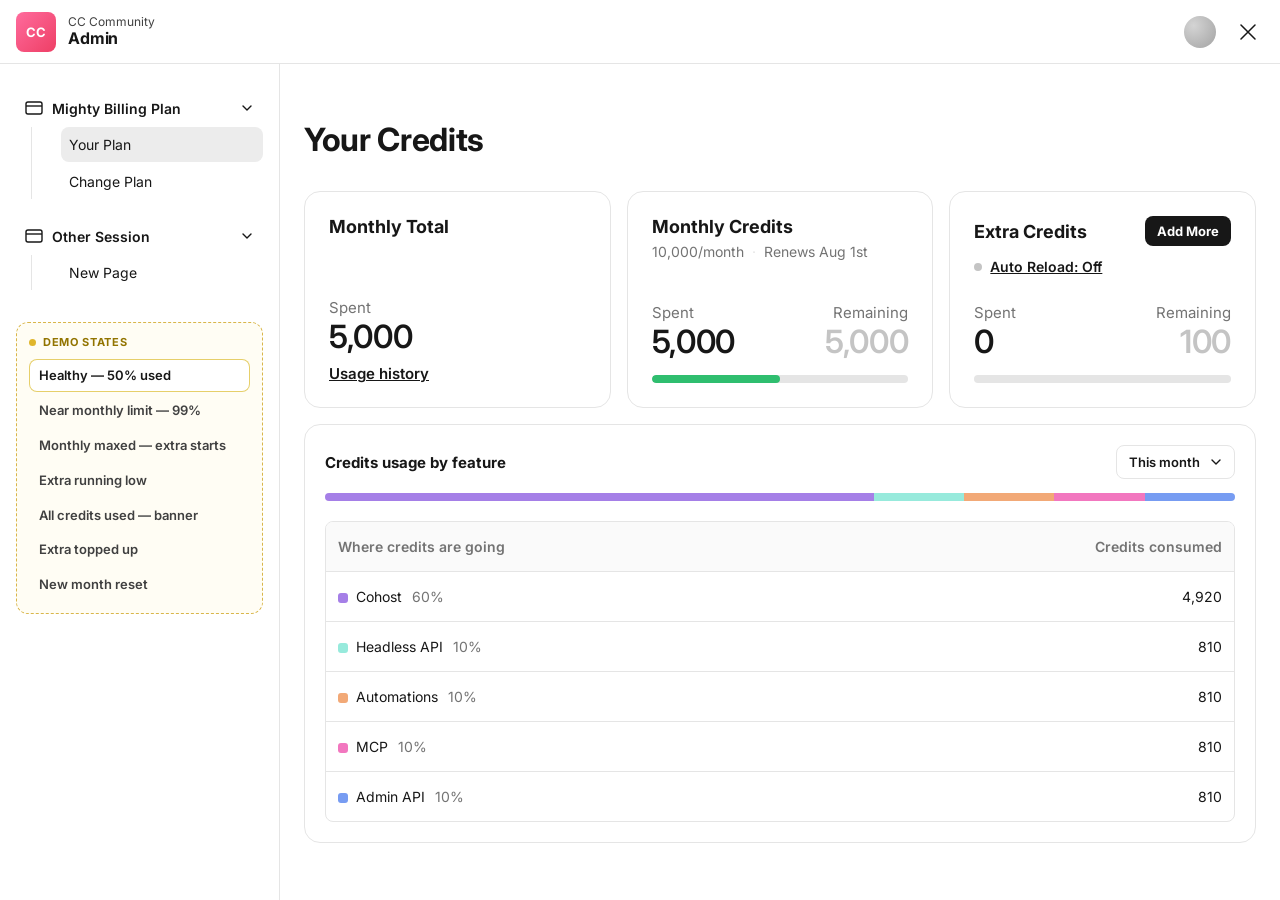
==== v5.html @ 36878bba "Add V5 dashboard with stakeholder state switcher - New 3-card layout: Monthly Total, Monthly Credits" ====
<!DOCTYPE html>
<html lang="en">
<head>
<meta charset="UTF-8">
<meta name="viewport" content="width=device-width, initial-scale=1.0">
<title>Mighty Billing — Credits (V5)</title>
<link rel="preconnect" href="https://fonts.googleapis.com">
<link href="https://fonts.googleapis.com/css2?family=Inter:wght@400;500;600;700&display=swap" rel="stylesheet">
<style>
:root {
  --color-text-primary: #171717;
  --color-text-secondary: #404040;
  --color-text-tertiary: #737373;
  --color-border: #e5e5e5;
  --color-surface: #ffffff;
  --color-surface-secondary: #fafafa;
  --color-fill-secondary: #e5e5e5;
  --color-fill-selected: #ececec;
  --color-border-active: #750252;
  --button-theme: #750252;

  /* Feature breakdown colors */
  --seg-cohost: #a57fe7;
  --seg-headless: #97eadc;
  --seg-automations: #f2a977;
  --seg-mcp: #f277bf;
  --seg-adminapi: #779cf2;

  /* Credit bar (3-color) */
  --credit-empty: #e5e5e5;   /* 0 credits loaded */
  --credit-loaded: #750252;  /* credits loaded (remaining) */
  --credit-spent: #cf5ea6;   /* credits spent */

  --prog-green: #2fbe6f;
  --prog-orange: #f5a623;
  --prog-red: #ef5350;

  --radius-medium: 8px;
  --radius-large: 12px;
}

* { box-sizing: border-box; }

html, body {
  margin: 0;
  height: 100%;
  font-family: 'Inter', -apple-system, BlinkMacSystemFont, 'Segoe UI', sans-serif;
  color: var(--color-text-primary);
  background: var(--color-surface);
}

button, input, select { font-family: inherit; }
a { color: inherit; }

.app { display: flex; flex-direction: column; height: 100vh; }

/* Topbar */
.topbar {
  height: 64px; flex-shrink: 0; display: flex; align-items: center; justify-content: space-between;
  padding: 0 16px; border-bottom: 1px solid var(--color-border);
}
.topbar-left { display: flex; align-items: center; gap: 12px; }
.brand-avatar {
  width: 40px; height: 40px; border-radius: var(--radius-medium);
  background: linear-gradient(135deg, #ff6b9d, #ee3f65);
  color: #fff; display: flex; align-items: center; justify-content: center;
  font-weight: 700; font-size: 13px; letter-spacing: -0.02em;
}
.brand-titles { display: flex; flex-direction: column; line-height: 1.2; }
.brand-sub { font-size: 12px; color: var(--color-text-secondary); }
.brand-main { font-size: 16px; font-weight: 700; letter-spacing: -0.01em; }
.topbar-right { display: flex; align-items: center; gap: 16px; }
.cohost-icon { width: 32px; height: 32px; border-radius: 999px; background: radial-gradient(circle at 30% 30%, #d4d4d4, #a3a3a3); }
.icon-btn {
  width: 32px; height: 32px; border-radius: var(--radius-medium);
  border: none; background: transparent; display: flex; align-items: center; justify-content: center;
  color: var(--color-text-primary); cursor: pointer;
}
.icon-btn:hover { background: var(--color-fill-secondary); }

/* Layout */
.layout { flex: 1; display: flex; min-height: 0; }

/* Sidebar */
.sidebar { width: 280px; flex-shrink: 0; border-right: 1px solid var(--color-border); padding: 9px 16px 64px 16px; overflow-y: auto; }
.nav-group { padding-top: 16px; }
.nav-group-header {
  width: 100%; display: flex; align-items: center; justify-content: space-between;
  gap: 8px; padding: 9px 8px; border-radius: var(--radius-medium);
  background: transparent; border: none; cursor: pointer; font-size: 14px; font-weight: 600; color: var(--color-text-primary);
}
.nav-group-header:hover { background: var(--color-surface-secondary); }
.nav-group-title { display: flex; align-items: center; gap: 8px; }
.chevron { transition: transform .15s ease; flex-shrink: 0; }
.nav-group.collapsed .chevron { transform: rotate(-90deg); }
.nav-group.collapsed .nav-list { display: none; }
.nav-list { list-style: none; margin: 0 0 0 15px; padding: 0 0 0 29px; border-left: 1px solid var(--color-border); }
.nav-link { display: block; padding: 9px 8px; margin: 0 0 2px 0; border-radius: var(--radius-medium); font-size: 14px; text-decoration: none; color: var(--color-text-primary); }
.nav-link:hover { background: var(--color-surface-secondary); }
.nav-link.active { background: var(--color-fill-selected); }

/* Content */
.content { flex: 1; min-width: 0; overflow-y: auto; }
.view { display: none; }
.view.active { display: block; }
#view-processing.active { display: flex; flex-direction: column; min-height: 100%; }

.content-header { display: flex; justify-content: center; padding: 56px 24px 32px; }
.content-header h1 { max-width: 748px; width: 100%; margin: 0; font-size: 32px; font-weight: 700; letter-spacing: -0.01em; }

#view-purchase .content-header,
#view-processing .content-header { justify-content: flex-start; padding-left: 48px; }
#view-purchase .content-header h1,
#view-processing .content-header h1 { max-width: none; width: auto; }
.purchase-header { flex-direction: column; align-items: flex-start; gap: 16px; padding-top: 24px !important; background: var(--color-surface-secondary); border-bottom: 1px solid var(--color-border); }
#view-processing .content-header { background: var(--color-surface-secondary); border-bottom: 1px solid var(--color-border); }
.back-btn { width: 32px; height: 32px; border-radius: var(--radius-medium); border: none; background: transparent; display: flex; align-items: center; justify-content: center; color: var(--color-text-primary); cursor: pointer; margin-left: -6px; }
.back-btn:hover { background: var(--color-fill-secondary); }

.content-body { display: flex; justify-content: center; padding: 0 24px 80px; }
.content-body--credits { flex-direction: column; align-items: center; gap: 16px; }

.actions-row { display: flex; gap: 8px; width: 100%; max-width: 748px; margin-bottom: 16px; }
.btn { display: inline-flex; align-items: center; gap: 4px; padding: 8px 12px; border-radius: var(--radius-medium); border: none; font-size: 12px; font-weight: 600; cursor: pointer; }
.btn-secondary { background: var(--color-fill-secondary); color: var(--color-text-primary); }
.btn-secondary:hover { filter: brightness(0.96); }
.btn-cta { background: var(--button-theme); color: #fff; margin-left: auto; }
.btn-cta:hover { filter: brightness(1.1); }

.card { width: 100%; max-width: 748px; border: 1px solid var(--color-border); border-radius: 16px; padding: 20px; }

/* Credit meter (title + repositioned stat labels + thin 3-color bar) */
.meter { margin-bottom: 20px; }
.meter:last-child { margin-bottom: 0; }
.meter-title-row { display: flex; align-items: center; gap: 6px; margin-bottom: 10px; }
.meter-title { font-size: 15px; font-weight: 700; }
.meter-note { font-size: 14px; color: var(--color-text-tertiary); }
.info-dot {
  width: 15px; height: 15px; border-radius: 50%; border: 1px solid var(--color-text-tertiary); color: var(--color-text-tertiary);
  font-size: 10px; font-style: italic; display: inline-flex; align-items: center; justify-content: center; cursor: default; flex-shrink: 0;
}
.meter-stats { display: flex; align-items: baseline; justify-content: space-between; margin-bottom: 8px; }
.meter-stats span { font-size: 15px; color: var(--color-text-primary); }
.meter-stats .stat-strong { font-weight: 600; }

.tri-bar { height: 8px; border-radius: 999px; background: var(--credit-empty); overflow: hidden; }
.tri-fill { display: flex; height: 100%; width: 0; transition: width 1.1s cubic-bezier(.22,.61,.36,1); position: relative; overflow: hidden; }
.tri-spent { height: 100%; background: var(--credit-spent); flex: 0 0 auto; width: 0; }
.tri-remaining { height: 100%; background: var(--credit-loaded); flex: 1; }
.tri-fill.shine::after {
  content: ""; position: absolute; inset: 0;
  background: linear-gradient(90deg, transparent 0%, rgba(255,255,255,0.65) 50%, transparent 100%);
  transform: translateX(-100%); animation: fill-shine 0.9s ease; pointer-events: none;
}
@keyframes fill-shine { to { transform: translateX(100%); } }

.credit-bump { display: inline-block; transform-origin: right center; animation: credit-bump 1s ease; }
@keyframes credit-bump {
  0% { transform: scale(1); }
  25% { transform: scale(1.22); color: #067647; }
  60% { color: #067647; }
  100% { transform: scale(1); }
}

/* Usage-by-feature card */
.usage-head { display: flex; align-items: center; justify-content: space-between; margin-bottom: 14px; }
.usage-title { font-size: 15px; font-weight: 700; }
.dropdown { position: relative; }
.dropdown-btn {
  display: flex; align-items: center; gap: 8px; border: 1px solid var(--color-border); border-radius: 8px; background: transparent;
  padding: 8px 10px 8px 12px; font-size: 13px; font-weight: 600; cursor: pointer; color: var(--color-text-primary);
}
.dropdown-btn:hover { background: var(--color-surface-secondary); }
.dropdown-chevron { transition: transform .15s ease; }
.dropdown.open .dropdown-chevron { transform: rotate(180deg); }
.dropdown-menu {
  position: absolute; top: calc(100% + 4px); right: 0; z-index: 20;
  min-width: 160px; margin: 0; padding: 4px; list-style: none;
  background: var(--color-surface); border: 1px solid var(--color-border); border-radius: 10px;
  box-shadow: 0 8px 24px rgba(0,0,0,0.12);
  opacity: 0; transform: translateY(-4px); pointer-events: none; transition: opacity .12s ease, transform .12s ease;
}
.dropdown.open .dropdown-menu { opacity: 1; transform: translateY(0); pointer-events: auto; }
.dropdown-item {
  display: flex; align-items: center; justify-content: space-between; gap: 8px;
  padding: 9px 10px; border-radius: 6px; font-size: 13px; font-weight: 600; cursor: pointer; color: var(--color-text-primary);
}
.dropdown-item:hover { background: var(--color-surface-secondary); }
.dropdown-item.selected::after { content: "✓"; color: var(--button-theme); font-size: 12px; }

/* Separate thin usage bar */
.usage-bar { display: flex; height: 8px; margin-bottom: 20px; }
.seg { position: relative; height: 100%; cursor: default; transition: flex-grow .45s ease; }
.seg:first-child { border-top-left-radius: 999px; border-bottom-left-radius: 999px; }
.seg:last-child { border-top-right-radius: 999px; border-bottom-right-radius: 999px; }
/* Invisible taller hover zone so the 4px bar is easy to hover */
.seg::after { content: ""; position: absolute; left: 0; right: 0; top: -12px; bottom: -12px; }
.seg:hover { filter: brightness(0.94); }

.bar-tooltip {
  position: fixed; z-index: 100; background: #171717; color: #fff; font-size: 12px; font-weight: 600;
  padding: 6px 10px; border-radius: 6px; white-space: nowrap; pointer-events: none;
  transform: translate(-50%, -100%); opacity: 0; transition: opacity .1s ease;
}
.bar-tooltip.visible { opacity: 1; }
.bar-tooltip::after { content: ""; position: absolute; top: 100%; left: 50%; transform: translateX(-50%); border: 5px solid transparent; border-top-color: #171717; }

.table-wrap { width: 100%; border: 1px solid var(--color-border); border-radius: 8px; overflow: hidden; }
.usage-table { width: 100%; border-collapse: separate; border-spacing: 0; table-layout: fixed; }
.usage-table th, .usage-table td { width: 50%; }
.usage-table thead th { background: var(--color-surface-secondary); text-align: left; font-size: 14px; font-weight: 600; color: var(--color-text-tertiary); padding: 16px 12px; }
.usage-table thead th.num { text-align: right; }
.usage-table tbody td { padding: 16px 12px; border-top: 1.5px solid var(--color-border); font-size: 14px; }
.usage-table tbody td.num { text-align: right; }
.usage-table .dot { display: inline-block; width: 10px; height: 10px; border-radius: 3px; margin-right: 8px; vertical-align: middle; }
.usage-table .pct { color: var(--color-text-tertiary); margin-left: 6px; }

/* Purchase view */
.purchase-layout { display: flex; align-items: flex-start; }
.purchase-col--left { flex: 1; min-width: 0; background: var(--color-surface-secondary); padding: 48px; display: flex; flex-direction: column; gap: 64px; }
.purchase-col--right { flex: 1; min-width: 0; background: var(--color-surface-secondary); border-left: 1px solid var(--color-border); padding: 48px; align-self: stretch; }
.option-group h2 { font-size: 20px; font-weight: 700; letter-spacing: -0.01em; margin: 0 0 16px; }
.option-group h2.h2-large { font-size: 22px; }
.option-card { display: flex; align-items: center; gap: 24px; width: 100%; background: var(--color-surface); border: 1px solid var(--color-border); border-radius: 12px; padding: 24px 16px; margin-bottom: 8px; cursor: pointer; position: relative; }
.option-card.selected { border: 2px solid var(--color-border-active); padding: 23px 15px; }
.radio { width: 24px; height: 24px; border-radius: 50%; border: 1.5px solid var(--color-border); flex-shrink: 0; }
.option-card.selected .radio { border: 6px solid var(--color-border-active); }
.option-name { font-size: 16px; font-weight: 600; flex: 1; }
.save-chip { background: var(--button-theme); color: #fff; font-size: 12px; padding: 4px 8px; border-radius: 4px; margin-right: 8px; white-space: nowrap; }
.option-price { display: flex; align-items: center; gap: 8px; font-size: 16px; font-weight: 600; white-space: nowrap; }
.price-strike { text-decoration: line-through; color: rgba(46,46,46,0.4); font-weight: 600; }
.payment-card { background: var(--color-surface); border: 2px solid var(--color-border); border-radius: 12px; padding: 16px; display: flex; flex-direction: column; gap: 24px; }
.payment-card h3 { font-size: 20px; font-weight: 700; letter-spacing: -0.01em; margin: 0; }
.pay-tabs { display: flex; gap: 16px; }
.pay-tab { flex: 1; height: 100px; border-radius: 8px; border: 1px solid var(--color-border); background: var(--color-surface); font-size: 16px; cursor: pointer; color: var(--color-text-primary); }
.pay-tab.selected { border: 1px solid var(--color-border-active); box-shadow: 0 2px 4px rgba(0,0,0,0.1); }
.field { display: flex; flex-direction: column; gap: 8px; flex: 1; }
.field-row { display: flex; gap: 16px; }
.field label { font-size: 16px; font-weight: 600; }
.field input, .field select { height: 48px; border: 1.5px solid var(--color-border); border-radius: 8px; padding: 0 16px; font-size: 16px; color: var(--color-text-primary); background: var(--color-surface); }
.field input:focus, .field select:focus { outline: none; border-color: var(--color-border-active); }
.checkbox-row { display: flex; align-items: center; gap: 24px; font-size: 14px; }
.checkbox-row input { width: 24px; height: 24px; accent-color: var(--button-theme); }
.fineprint { font-size: 14px; color: var(--color-text-tertiary); margin: 0; }
.summary-card { max-width: 460px; display: flex; flex-direction: column; gap: 8px; }
.summary-card hr { border: none; border-top: 1px solid var(--color-border); margin: 8px 0; }
.summary-line { display: flex; justify-content: space-between; align-items: baseline; font-size: 14px; font-weight: 600; }
.summary-line--main { font-size: 20px; font-weight: 700; letter-spacing: -0.01em; }
.summary-line--total { font-size: 20px; font-weight: 700; letter-spacing: -0.01em; margin-top: 8px; }
.btn-pay { width: 100%; height: 48px; border-radius: 12px; background: var(--button-theme); color: #fff; font-size: 16px; font-weight: 600; border: none; cursor: pointer; margin: 16px 0 24px; justify-content: center; }
.btn-pay:hover { filter: brightness(1.1); }
.legal { font-size: 14px; color: var(--color-text-primary); line-height: 18px; margin: 0 0 16px; }
.legal a { text-decoration: underline; }

/* Processing */
.processing-body { flex: 1; display: flex; flex-direction: column; align-items: center; justify-content: center; gap: 24px; padding: 140px 24px; background: var(--color-surface-secondary); min-height: 500px; }
.spinner { width: 32px; height: 32px; border-radius: 50%; border: 3px solid var(--color-border); border-top-color: var(--color-text-tertiary); animation: spin 0.8s linear infinite; }
@keyframes spin { to { transform: rotate(360deg); } }
.processing-text { font-size: 18px; font-weight: 700; margin: 0; }

/* Add credits modal */
.modal-overlay {
  position: fixed; inset: 0; z-index: 1000;
  display: flex; align-items: center; justify-content: center; padding: 24px;
  background: rgba(23,23,23,0.45);
  opacity: 0; visibility: hidden; transition: opacity .18s ease, visibility .18s ease;
}
.modal-overlay.open { opacity: 1; visibility: visible; }
.modal {
  position: relative; width: 100%; max-width: 560px;
  background: var(--color-surface); border-radius: 24px; padding: 32px;
  box-shadow: 0 24px 60px rgba(0,0,0,0.24);
  transform: translateY(10px) scale(.98); transition: transform .18s ease;
}
.modal-overlay.open .modal { transform: none; }
.modal-close {
  position: absolute; top: 26px; right: 26px; width: 32px; height: 32px;
  border: none; background: transparent; border-radius: var(--radius-medium);
  display: flex; align-items: center; justify-content: center; color: var(--color-text-primary); cursor: pointer;
}
.modal-close:hover { background: var(--color-fill-secondary); }
.modal-title { font-size: 28px; font-weight: 700; letter-spacing: -0.01em; margin: 0 0 12px; }
.modal-sub { font-size: 16px; line-height: 1.4; color: var(--color-text-secondary); margin: 0 0 24px; }

.amount-grid { display: grid; grid-template-columns: repeat(4, 1fr); gap: 12px; margin-bottom: 16px; }
.amount-pill {
  height: 76px; border: 1px solid var(--color-border); border-radius: 12px; background: var(--color-surface);
  font-size: 20px; font-weight: 700; color: var(--color-text-primary); cursor: pointer;
  display: flex; align-items: center; justify-content: center; transition: border-color .12s ease, background .12s ease;
}
.amount-pill:hover { border-color: #c9c9c9; }
.amount-other { color: var(--color-text-tertiary); }
.amount-pill.selected { border: 2px solid var(--color-border-active); background: rgba(117,2,82,0.06); color: var(--color-border-active); }

.other-wrap { margin-bottom: 16px; }
.other-wrap input {
  width: 100%; height: 56px; border: 1.5px solid var(--color-border); border-radius: 12px;
  padding: 0 16px; font-size: 18px; font-weight: 600; color: var(--color-text-primary); background: var(--color-surface);
}
.other-wrap input:focus { outline: none; border-color: var(--color-border-active); }

.modal-summary { background: var(--color-surface-secondary); border-radius: 12px; padding: 20px 24px; margin-bottom: 16px; }
.msum-row { display: flex; align-items: baseline; justify-content: space-between; font-size: 17px; color: var(--color-text-secondary); }
.msum-row + .msum-row { margin-top: 12px; }
.modal-summary hr { border: none; border-top: 1px solid var(--color-border); margin: 16px 0; }
.msum-total { color: var(--color-text-primary); }
.msum-total span:first-child { font-size: 20px; font-weight: 600; }
.msum-total span:last-child { font-size: 28px; font-weight: 700; letter-spacing: -0.01em; }

.payment-method {
  display: flex; align-items: center; justify-content: space-between;
  background: var(--color-surface-secondary); border-radius: 12px; padding: 16px 20px; margin-bottom: 24px;
}
.pm-label { font-size: 16px; font-weight: 700; }
.pm-right { display: flex; align-items: center; gap: 12px; }
.stripe-badge {
  display: inline-flex; align-items: center; gap: 8px;
  background: #e3f8ee; color: #0a7d4d; font-size: 15px; font-weight: 700;
  padding: 6px 12px; border-radius: 8px;
}
.stripe-icon {
  width: 20px; height: 20px; border-radius: 5px; background: #00c46a; color: #fff;
  display: inline-flex; align-items: center; justify-content: center; font-size: 13px; font-weight: 700;
}
.pm-edit { border: none; background: transparent; color: var(--color-text-secondary); cursor: pointer; display: flex; padding: 4px; border-radius: 6px; }
.pm-edit:hover { background: var(--color-fill-secondary); }

.modal-buy {
  width: 100%; height: 56px; border: none; border-radius: 12px;
  background: var(--button-theme); color: #fff; font-size: 18px; font-weight: 700; cursor: pointer;
}
.modal-buy:hover { filter: brightness(1.1); }
.modal-buy:disabled { opacity: 0.5; cursor: not-allowed; filter: none; }

.btn-toggle { gap: 8px; }
.ar-dot { width: 8px; height: 8px; border-radius: 50%; background: #c4c4c4; flex-shrink: 0; }
.ar-dot.on { background: #9dc63f; }

.ar-field { margin-bottom: 20px; }
.ar-field label { display: block; font-size: 16px; font-weight: 700; margin-bottom: 8px; }
.ar-field input {
  width: 100%; height: 56px; border: 1.5px solid var(--color-border); border-radius: 12px;
  padding: 0 16px; font-size: 18px; color: var(--color-text-primary); background: var(--color-surface);
}
.ar-field input:focus { outline: none; border-color: var(--color-border-active); }
.ar-card-line {
  display: flex; align-items: center; justify-content: space-between; gap: 12px;
  background: var(--color-surface-secondary); border: 1px solid var(--color-border); border-radius: 12px;
  padding: 18px 20px; margin-bottom: 24px; font-size: 16px; font-weight: 700;
}
.ar-card-digits { letter-spacing: 2px; }
.ar-primary { margin-bottom: 12px; }
.ar-cancel {
  width: 100%; height: 56px; border: none; border-radius: 12px;
  background: var(--color-fill-secondary); color: var(--color-text-primary); font-size: 16px; font-weight: 700; cursor: pointer;
}
.ar-cancel:hover { filter: brightness(0.96); }

/* Credit usage history modal */
.modal--history { padding: 0; display: flex; flex-direction: column; max-height: 86vh; }
.modal--history .modal-close { top: 28px; right: 28px; }
.hist-head { padding: 32px 32px 0; }
.hist-head .modal-title { margin-bottom: 16px; }
.hist-head .modal-sub { margin-bottom: 20px; }
.hist-filters { display: flex; gap: 12px; padding-bottom: 24px; }
.hist-filters .dropdown-btn { font-size: 15px; padding: 10px 14px; }

.hist-list { flex: 1; overflow-y: auto; padding: 0 32px; }
.hist-group { font-size: 15px; font-weight: 600; color: var(--color-text-tertiary); margin: 20px 0 4px; }
.hist-group:first-child { margin-top: 0; }
.hist-item { display: flex; align-items: center; gap: 16px; padding: 14px 0; }
.hist-icon {
  width: 40px; height: 40px; border-radius: 50%; flex-shrink: 0;
  display: flex; align-items: center; justify-content: center;
  background: #f0f0f0; color: var(--color-text-secondary);
}
.hist-icon--orb { background: radial-gradient(circle at 34% 28%, #9ff4de 0%, #1fc4a2 45%, #0f9c81 100%); }
.hist-icon--pay { background: #e3f8ee; color: #0a7d4d; }
.hist-body { flex: 1; min-width: 0; }
.hist-title { font-size: 17px; font-weight: 700; line-height: 1.3; }
.hist-time { font-size: 15px; color: var(--color-text-tertiary); margin-top: 2px; }
.hist-amount { font-size: 18px; font-weight: 700; white-space: nowrap; }
.hist-amount.neg { color: #c0322b; }
.hist-amount.pos { color: #067647; }

.hist-footer {
  display: flex; align-items: center; justify-content: space-between;
  padding: 20px 32px; border-top: 1px solid var(--color-border);
}
.hist-count { font-size: 15px; color: var(--color-text-tertiary); }
.hist-export { border: none; background: transparent; font-size: 16px; font-weight: 700; color: var(--color-text-primary); cursor: pointer; padding: 4px; }
.hist-export:hover { text-decoration: underline; }

/* V5 stat cards */
#view-credits .content-header h1 { max-width: 1040px; }
.content-body--credits .card { max-width: 1040px; }
.stat-cards { width: 100%; max-width: 1040px; display: flex; gap: 16px; }
.stat-card { flex: 1; min-width: 0; display: flex; flex-direction: column; border: 1px solid var(--color-border); border-radius: 16px; padding: 24px; }
.stat-grow { flex: 1; min-height: 28px; }
.stat-card-title { font-size: 18px; font-weight: 700; }
.stat-card-head { display: flex; align-items: center; justify-content: space-between; gap: 12px; }
.stat-sub { margin-top: 6px; font-size: 14px; color: var(--color-text-tertiary); display: flex; align-items: center; gap: 8px; flex-wrap: wrap; }
.stat-sub-sep { color: var(--color-border); }
.stat-label { font-size: 15px; color: var(--color-text-tertiary); }
.stat-number { font-size: 32px; font-weight: 600; letter-spacing: -0.01em; line-height: 1.1; margin-top: 2px; }
.stat-number.muted { color: #c4c4c4; }
.stat-link { display: inline-block; margin-top: 10px; font-size: 15px; font-weight: 600; text-decoration: underline; color: var(--color-text-primary); cursor: pointer; }
.stat-rows { display: flex; justify-content: space-between; align-items: flex-end; gap: 12px; }
.ta-right { text-align: right; }
.prog-bar { position: relative; height: 8px; border-radius: 999px; background: var(--credit-empty); overflow: hidden; margin-top: 16px; }
.prog-fill { height: 100%; width: 0; border-radius: 999px; background: var(--prog-green); transition: width .9s cubic-bezier(.22,.61,.36,1), background-color .3s ease; }
.prog-fill.shine::after { content: ""; position: absolute; inset: 0; background: linear-gradient(90deg, transparent 0%, rgba(255,255,255,0.65) 50%, transparent 100%); transform: translateX(-100%); animation: fill-shine 0.9s ease; pointer-events: none; }

.add-more-btn { border: none; background: #171717; color: #fff; font-size: 13px; font-weight: 700; padding: 7px 12px; border-radius: 8px; cursor: pointer; white-space: nowrap; }
.add-more-btn:hover { filter: brightness(1.4); }
.auto-reload-inline { margin-top: 12px; display: inline-flex; align-items: center; gap: 8px; border: none; background: transparent; padding: 0; cursor: pointer; font-size: 14px; font-weight: 600; color: var(--color-text-primary); text-decoration: underline; align-self: flex-start; }

.alert-banner { width: 100%; max-width: 1040px; display: flex; align-items: center; justify-content: space-between; gap: 16px; border: 1px solid var(--color-border); border-radius: 16px; padding: 18px 24px; }
.alert-banner[hidden] { display: none; }
.alert-title { font-size: 16px; font-weight: 700; }
.alert-text { font-size: 14px; color: var(--color-text-tertiary); margin-top: 2px; }
.alert-btn { border: none; background: #171717; color: #fff; font-size: 14px; font-weight: 700; padding: 12px 18px; border-radius: 8px; cursor: pointer; white-space: nowrap; }
.alert-btn:hover { filter: brightness(1.4); }

/* usage bar empty (new month) */
.usage-bar.zero .seg { background: var(--credit-empty) !important; }

/* Demo-only state switcher in the sidebar */
.demo-panel { margin-top: 32px; border: 1px dashed #d9b64a; background: #fffdf4; border-radius: 12px; padding: 12px; }
.demo-panel-head { display: flex; align-items: center; gap: 7px; font-size: 11px; font-weight: 700; letter-spacing: 0.06em; text-transform: uppercase; color: #927400; margin-bottom: 10px; }
.demo-panel-head .demo-dot { width: 7px; height: 7px; border-radius: 50%; background: #e0b62c; }
.demo-items { display: flex; flex-direction: column; gap: 2px; }
.demo-item { text-align: left; border: none; background: transparent; cursor: pointer; font-size: 13px; font-weight: 600; color: var(--color-text-secondary); padding: 8px 10px; border-radius: 8px; line-height: 1.3; }
.demo-item:hover { background: rgba(146, 116, 0, 0.08); }
.demo-item.active { background: #fff; color: var(--color-text-primary); box-shadow: inset 0 0 0 1px #e6cf6a; }

@media (max-width: 860px) { .stat-cards { flex-direction: column; } }

.modal-processing { display: none; flex-direction: column; align-items: center; justify-content: center; gap: 24px; padding: 72px 24px; min-height: 380px; }
.modal.processing .modal-body { display: none; }
.modal.processing .modal-close { display: none; }
.modal.processing .modal-processing { display: flex; }

@media (max-width: 600px) {
  .amount-grid { grid-template-columns: repeat(2, 1fr); }
}

@media (max-width: 900px) {
  .sidebar { display: none; }
  .purchase-layout { flex-direction: column; }
  .purchase-col--right { border-left: none; border-top: 1px solid var(--color-border); }
}
</style>
</head>
<body>
  <div class="app">

    <header class="topbar">
      <div class="topbar-left">
        <div class="brand-avatar">CC</div>
        <div class="brand-titles">
          <span class="brand-sub">CC Community</span>
          <span class="brand-main">Admin</span>
        </div>
      </div>
      <div class="topbar-right">
        <div class="cohost-icon" aria-hidden="true"></div>
        <button class="icon-btn" id="closeBtn" title="Back to Your Credits" aria-label="Close">
          <svg width="16" height="16" viewBox="0 0 16 16" fill="none"><path d="M1 1L15 15M15 1L1 15" stroke="currentColor" stroke-width="1.5" stroke-linecap="round"/></svg>
        </button>
      </div>
    </header>

    <div class="layout">
      <aside class="sidebar">
        <nav class="nav-group">
          <button class="nav-group-header">
            <span class="nav-group-title">
              <svg width="20" height="20" viewBox="0 0 20 20" fill="none"><rect x="2" y="4" width="16" height="12" rx="2" stroke="currentColor" stroke-width="1.4"/><path d="M2 8H18" stroke="currentColor" stroke-width="1.4"/></svg>
              Mighty Billing Plan
            </span>
            <svg class="chevron" width="16" height="16" viewBox="0 0 16 16" fill="none"><path d="M4 6L8 10L12 6" stroke="currentColor" stroke-width="1.4" stroke-linecap="round" stroke-linejoin="round"/></svg>
          </button>
          <ul class="nav-list">
            <li><a href="#" class="nav-link active">Your Plan</a></li>
            <li><a href="#" class="nav-link">Change Plan</a></li>
          </ul>
        </nav>
        <nav class="nav-group">
          <button class="nav-group-header">
            <span class="nav-group-title">
              <svg width="20" height="20" viewBox="0 0 20 20" fill="none"><rect x="2" y="4" width="16" height="12" rx="2" stroke="currentColor" stroke-width="1.4"/><path d="M2 8H18" stroke="currentColor" stroke-width="1.4"/></svg>
              Other Session
            </span>
            <svg class="chevron" width="16" height="16" viewBox="0 0 16 16" fill="none"><path d="M4 6L8 10L12 6" stroke="currentColor" stroke-width="1.4" stroke-linecap="round" stroke-linejoin="round"/></svg>
          </button>
          <ul class="nav-list">
            <li><a href="#" class="nav-link">New Page</a></li>
          </ul>
        </nav>

        <!-- Demo-only: state switcher for stakeholder walkthroughs -->
        <div class="demo-panel">
          <div class="demo-panel-head"><span class="demo-dot"></span>Demo states</div>
          <div class="demo-items">
            <button class="demo-item active" data-state="healthy">Healthy — 50% used</button>
            <button class="demo-item" data-state="nearLimit">Near monthly limit — 99%</button>
            <button class="demo-item" data-state="monthlyMaxed">Monthly maxed — extra starts</button>
            <button class="demo-item" data-state="extraLow">Extra running low</button>
            <button class="demo-item" data-state="allUsed">All credits used — banner</button>
            <button class="demo-item" data-state="toppedUp">Extra topped up</button>
            <button class="demo-item" data-state="newMonth">New month reset</button>
          </div>
        </div>
      </aside>

      <main class="content">

        <!-- VIEW 1: Your Credits -->
        <section class="view active" id="view-credits">
          <div class="content-header"><h1 id="creditsHeading">Your Credits</h1></div>
          <div class="content-body content-body--credits">

            <div class="stat-cards">
              <!-- Monthly Total -->
              <div class="stat-card">
                <div class="stat-card-title">Monthly Total</div>
                <div class="stat-grow"></div>
                <div class="stat-label">Spent</div>
                <div class="stat-number" id="totalSpent">5,000</div>
                <a class="stat-link" id="usageHistoryBtn">Usage history</a>
              </div>

              <!-- Monthly Credits -->
              <div class="stat-card">
                <div class="stat-card-title">Monthly Credits</div>
                <div class="stat-sub"><span id="monthlyAllowance">10,000/month</span><span class="stat-sub-sep">·</span><span>Renews Aug 1st</span></div>
                <div class="stat-grow"></div>
                <div class="stat-rows">
                  <div class="stat-col"><div class="stat-label">Spent</div><div class="stat-number" id="monthlySpentNum">5,000</div></div>
                  <div class="stat-col ta-right"><div class="stat-label">Remaining</div><div class="stat-number muted" id="monthlyRemainNum">5,000</div></div>
                </div>
                <div class="prog-bar"><div class="prog-fill" id="monthlyFill"></div></div>
              </div>

              <!-- Extra Credits -->
              <div class="stat-card">
                <div class="stat-card-head">
                  <div class="stat-card-title">Extra Credits</div>
                  <button class="add-more-btn" id="addCreditsBtn">Add More</button>
                </div>
                <button class="auto-reload-inline" id="autoReloadBtn"><span class="ar-dot" id="arDot"></span><span id="arLabel">Auto Reload: Off</span></button>
                <div class="stat-grow"></div>
                <div class="stat-rows">
                  <div class="stat-col"><div class="stat-label">Spent</div><div class="stat-number" id="extraSpentNum">0</div></div>
                  <div class="stat-col ta-right"><div class="stat-label">Remaining</div><div class="stat-number muted" id="extraRemainNum">100</div></div>
                </div>
                <div class="prog-bar"><div class="prog-fill" id="extraFill"></div></div>
              </div>
            </div>

            <!-- Add credits alert banner -->
            <div class="alert-banner" id="alertBanner" hidden>
              <div class="alert-body">
                <div class="alert-title">Add credits</div>
                <div class="alert-text" id="alertText">You've used 100% of this month's credits. Add more to avoid pausing AI features.</div>
              </div>
              <button class="alert-btn" id="alertAddBtn">Add Credits</button>
            </div>

            <!-- Card 2: Credits usage by feature -->
            <div class="card">
              <div class="usage-head">
                <span class="usage-title">Credits usage by feature</span>
                <div class="dropdown" id="periodDropdown">
                  <button class="dropdown-btn" id="periodBtn" aria-haspopup="listbox" aria-expanded="false">
                    <span id="periodLabel">This month</span>
                    <svg class="dropdown-chevron" width="16" height="16" viewBox="0 0 16 16" fill="none"><path d="M4 6L8 10L12 6" stroke="currentColor" stroke-width="1.4" stroke-linecap="round" stroke-linejoin="round"/></svg>
                  </button>
                  <ul class="dropdown-menu" id="periodMenu" role="listbox">
                    <li role="option" class="dropdown-item selected" data-period="month">This month</li>
                    <li role="option" class="dropdown-item" data-period="week">This week</li>
                    <li role="option" class="dropdown-item" data-period="today">Today</li>
                  </ul>
                </div>
              </div>
              <div class="usage-bar">
                <div class="seg" data-feature="cohost" style="flex: 4920 0 0; background: var(--seg-cohost)" data-label="Cohost" data-value="4,920"></div>
                <div class="seg" data-feature="headless" style="flex: 810 0 0; background: var(--seg-headless)" data-label="Headless API" data-value="810"></div>
                <div class="seg" data-feature="automations" style="flex: 810 0 0; background: var(--seg-automations)" data-label="Automations" data-value="810"></div>
                <div class="seg" data-feature="mcp" style="flex: 810 0 0; background: var(--seg-mcp)" data-label="MCP" data-value="810"></div>
                <div class="seg" data-feature="adminapi" style="flex: 810 0 0; background: var(--seg-adminapi)" data-label="Admin API" data-value="810"></div>
              </div>
              <div class="table-wrap">
                <table class="usage-table">
                  <thead>
                    <tr><th>Where credits are going</th><th class="num">Credits consumed</th></tr>
                  </thead>
                  <tbody>
                    <tr data-feature="cohost"><td><span class="dot" style="background:var(--seg-cohost)"></span>Cohost <span class="pct">60%</span></td><td class="num">4,920</td></tr>
                    <tr data-feature="headless"><td><span class="dot" style="background:var(--seg-headless)"></span>Headless API <span class="pct">10%</span></td><td class="num">810</td></tr>
                    <tr data-feature="automations"><td><span class="dot" style="background:var(--seg-automations)"></span>Automations <span class="pct">10%</span></td><td class="num">810</td></tr>
                    <tr data-feature="mcp"><td><span class="dot" style="background:var(--seg-mcp)"></span>MCP <span class="pct">10%</span></td><td class="num">810</td></tr>
                    <tr data-feature="adminapi"><td><span class="dot" style="background:var(--seg-adminapi)"></span>Admin API <span class="pct">10%</span></td><td class="num">810</td></tr>
                  </tbody>
                </table>
              </div>
            </div>
          </div>
        </section>

        <!-- VIEW 2: Add more credits -->
        <section class="view" id="view-purchase">
          <div class="content-header purchase-header">
            <button class="back-btn" id="backBtn" aria-label="Back">
              <svg width="20" height="20" viewBox="0 0 20 20" fill="none"><path d="M12 4L6 10L12 16" stroke="currentColor" stroke-width="1.6" stroke-linecap="round" stroke-linejoin="round"/></svg>
            </button>
            <h1>Add more credits</h1>
          </div>
          <div class="purchase-layout">
            <div class="purchase-col purchase-col--left">
              <div class="option-group">
                <h2>Credits</h2>
                <label class="option-card selected" data-price="10" data-credits="1000">
                  <span class="radio"></span>
                  <span class="option-name">1,000 credits</span>
                  <span class="option-price"><span class="price-final">$10</span></span>
                  <input type="radio" name="credits" value="1000" checked hidden>
                </label>
                <label class="option-card" data-price="45" data-credits="5000">
                  <span class="radio"></span>
                  <span class="option-name">5,000 credits</span>
                  <span class="option-price"><span class="price-strike">$50</span><span class="price-final">$45</span></span>
                  <input type="radio" name="credits" value="5000" hidden>
                </label>
                <label class="option-card" data-price="75" data-credits="10000">
                  <span class="radio"></span>
                  <span class="option-name">10,000 credits</span>
                  <span class="save-chip">Save 30%</span>
                  <span class="option-price"><span class="price-strike">$100</span><span class="price-final">$75</span></span>
                  <input type="radio" name="credits" value="10000" hidden>
                </label>
              </div>

              <div class="option-group">
                <h2>Recurrence</h2>
                <label class="option-card selected" data-billed="Billed Once">
                  <span class="radio"></span>
                  <span class="option-name">One time purchase</span>
                  <input type="radio" name="recurrence" value="once" checked hidden>
                </label>
                <label class="option-card" data-billed="Billed Monthly">
                  <span class="radio"></span>
                  <span class="option-name">Every Month</span>
                  <input type="radio" name="recurrence" value="monthly" hidden>
                </label>
                <label class="option-card" data-billed="Billed Quarterly">
                  <span class="radio"></span>
                  <span class="option-name">Every Quarter</span>
                  <input type="radio" name="recurrence" value="quarterly" hidden>
                </label>
              </div>

              <div class="option-group">
                <h2 class="h2-large">Payment Method</h2>
                <div class="payment-card">
                  <h3>Credit Card</h3>
                  <div class="pay-tabs">
                    <button class="pay-tab selected" data-tab="card">Card</button>
                    <button class="pay-tab" data-tab="gpay">Google Pay</button>
                  </div>
                  <div class="field">
                    <label>Card Number</label>
                    <input type="text" placeholder="1234 1234 1234 1234">
                  </div>
                  <div class="field-row">
                    <div class="field"><label>Expiration Date</label><input type="text" placeholder="03/29"></div>
                    <div class="field"><label>Security Code</label><input type="text" placeholder="123"></div>
                  </div>
                  <div class="field-row">
                    <div class="field"><label>Country</label>
                      <select><option>United States</option><option>Canada</option><option>United Kingdom</option></select>
                    </div>
                    <div class="field"><label>Zip Code</label><input type="text" placeholder="1231234"></div>
                  </div>
                  <label class="checkbox-row">
                    <input type="checkbox" checked>
                    <span>Save payment details for future purchases</span>
                  </label>
                  <p class="fineprint">By providing your card information, you allow {Network Name} to charge your card for future payments in accordance with their terms.</p>
                </div>
              </div>
            </div>

            <div class="purchase-col purchase-col--right">
              <div class="summary-card">
                <div class="summary-line summary-line--main">
                  <span id="summaryCreditsLabel">1,000 credits</span>
                  <span id="summaryCreditsPrice">$10</span>
                </div>
                <div class="summary-line"><span id="summaryBilledLabel">Billed Once</span></div>
                <hr>
                <div class="summary-line"><span>Subtotal</span><span id="summarySubtotal">$10</span></div>
                <div class="summary-line"><span>Tax</span><span>$0.00</span></div>
                <hr>
                <div class="summary-line summary-line--total"><span>Total Due Today</span><span id="summaryTotal">$10</span></div>
                <button class="btn btn-pay" id="payBtn">Pay <span id="payAmount">$10</span></button>
                <p class="legal">Cancel any time. Your subscription will auto-renew at $1 USD, and your account will be charged for renewal within 24-hours before the end of the current period. You authorize Mighty Networks to send instructions to the financial institution that issued your card to take payments from your account in accordance with the terms of your agreement with us. You can manage your subscription in Personal Settings &gt; Plans and Access.</p>
                <p class="legal">Mighty Networks <a href="https://www.mightynetworks.com/terms-of-use" target="_blank" rel="noopener">Terms of Use</a> and <a href="https://www.mightynetworks.com/privacy-policy" target="_blank" rel="noopener">Privacy Policy</a>.</p>
              </div>
            </div>
          </div>
        </section>

        <!-- VIEW 3: Processing -->
        <section class="view" id="view-processing">
          <div class="content-header"><h1>Add more credits</h1></div>
          <div class="processing-body">
            <div class="spinner" aria-hidden="true"></div>
            <p class="processing-text">Processing Payment</p>
          </div>
        </section>

      </main>
    </div>
  </div>

  <!-- Add credits modal -->
  <div class="modal-overlay" id="creditModal">
    <div class="modal" role="dialog" aria-modal="true" aria-labelledby="modalTitle">
      <button class="modal-close" id="modalClose" aria-label="Close">
        <svg width="18" height="18" viewBox="0 0 16 16" fill="none"><path d="M1 1L15 15M15 1L1 15" stroke="currentColor" stroke-width="1.5" stroke-linecap="round"/></svg>
      </button>
      <div class="modal-body">
      <h2 class="modal-title" id="modalTitle">Add credits</h2>
      <p class="modal-sub">Lorem ipsum odor amet, consectetuer adipiscing elit. Volutpat egestas ac quisque risus ad primis elit per.</p>

      <div class="amount-grid">
        <button class="amount-pill selected" data-credits="1000" data-price="10">1000</button>
        <button class="amount-pill" data-credits="5000" data-price="45">5000</button>
        <button class="amount-pill" data-credits="10000" data-price="75">10000</button>
        <button class="amount-pill amount-other" data-other="true">Other</button>
      </div>

      <div class="other-wrap" id="otherWrap" hidden>
        <input type="number" id="otherInput" min="1" step="100" placeholder="Enter amount of credits">
      </div>

      <div class="modal-summary">
        <div class="msum-row"><span>Usage credits</span><span id="mUsageCredits">1000</span></div>
        <div class="msum-row"><span>Estimated tax</span><span>$0.00</span></div>
        <hr>
        <div class="msum-row msum-total"><span>Total due</span><span id="mTotal">$10.00</span></div>
      </div>

      <div class="payment-method">
        <span class="pm-label">Payment method</span>
        <span class="pm-right">
          <span class="stripe-badge"><span class="stripe-icon">›</span> Link by Stripe</span>
          <button class="pm-edit" aria-label="Edit payment method">
            <svg width="18" height="18" viewBox="0 0 20 20" fill="none"><path d="M13.5 3.5L16.5 6.5L7 16H4V13L13.5 3.5Z" stroke="currentColor" stroke-width="1.4" stroke-linejoin="round"/></svg>
          </button>
        </span>
      </div>

      <button class="modal-buy" id="modalBuy">Buy 1000 credits</button>
      </div>

      <div class="modal-processing">
        <div class="spinner" aria-hidden="true"></div>
        <p class="processing-text">Processing Payment</p>
      </div>
    </div>
  </div>

  <!-- Auto-reload modal -->
  <div class="modal-overlay" id="autoReloadModal">
    <div class="modal">
      <button class="modal-close" id="arClose" aria-label="Close">
        <svg width="18" height="18" viewBox="0 0 16 16" fill="none"><path d="M1 1L15 15M15 1L1 15" stroke="currentColor" stroke-width="1.5" stroke-linecap="round"/></svg>
      </button>
      <h2 class="modal-title" id="arTitle">Turn on auto-reload</h2>
      <p class="modal-sub" id="arSub">Avoid service disruptions by automatically topping up credits when you balance runs low.</p>

      <div class="ar-field">
        <label for="arThreshold">When credit balance reaches:</label>
        <input type="number" id="arThreshold" min="0" step="100" placeholder="1000">
      </div>
      <div class="ar-field">
        <label for="arTopup">Bring credits balance back up to:</label>
        <input type="number" id="arTopup" min="0" step="100" placeholder="3000">
      </div>

      <div class="ar-card-line">
        <span>Credits will be charged to card ending with</span>
        <span class="ar-card-digits">**** </span>
      </div>

      <button class="modal-buy ar-primary" id="arPrimary">Turn on</button>
      <button class="ar-cancel" id="arCancel">Cancel</button>
    </div>
  </div>

  <!-- Credit usage history modal -->
  <div class="modal-overlay" id="historyModal">
    <div class="modal modal--history">
      <button class="modal-close" id="histClose" aria-label="Close">
        <svg width="18" height="18" viewBox="0 0 16 16" fill="none"><path d="M1 1L15 15M15 1L1 15" stroke="currentColor" stroke-width="1.5" stroke-linecap="round"/></svg>
      </button>
      <div class="hist-head">
        <h2 class="modal-title">Credit usage history</h2>
        <p class="modal-sub">Lorem ipsum odor amet, consectetuer adipiscing elit. Volutpat egestas ac quisque risus ad primis elit per.</p>
        <div class="hist-filters">
          <button class="dropdown-btn">All features <svg width="16" height="16" viewBox="0 0 16 16" fill="none"><path d="M4 6L8 10L12 6" stroke="currentColor" stroke-width="1.4" stroke-linecap="round" stroke-linejoin="round"/></svg></button>
          <button class="dropdown-btn">This month <svg width="16" height="16" viewBox="0 0 16 16" fill="none"><path d="M4 6L8 10L12 6" stroke="currentColor" stroke-width="1.4" stroke-linecap="round" stroke-linejoin="round"/></svg></button>
        </div>
      </div>

      <div class="hist-list">
        <div class="hist-group">Today</div>
        <div class="hist-item">
          <span class="hist-icon hist-icon--orb"></span>
          <div class="hist-body"><div class="hist-title">Cohost — drafted 3 posts</div><div class="hist-time">2:14 PM</div></div>
          <div class="hist-amount neg">-120</div>
        </div>
        <div class="hist-item">
          <span class="hist-icon"><svg width="20" height="20" viewBox="0 0 20 20" fill="none"><path d="M4 6l3 3-3 3" stroke="currentColor" stroke-width="1.5" stroke-linecap="round" stroke-linejoin="round"/><path d="M10 14h5" stroke="currentColor" stroke-width="1.5" stroke-linecap="round"/></svg></span>
          <div class="hist-body"><div class="hist-title">REST API — 240 calls</div><div class="hist-time">11:02 AM</div></div>
          <div class="hist-amount neg">-48</div>
        </div>

        <div class="hist-group">Yesterday</div>
        <div class="hist-item">
          <span class="hist-icon hist-icon--pay"><svg width="20" height="20" viewBox="0 0 20 20" fill="none"><rect x="2.5" y="5" width="15" height="10" rx="2" stroke="currentColor" stroke-width="1.5"/><path d="M2.5 8.5h15" stroke="currentColor" stroke-width="1.5"/></svg></span>
          <div class="hist-body"><div class="hist-title">Purchased 5,000 credits</div><div class="hist-time">9:40 AM · Visa ending 4242</div></div>
          <div class="hist-amount pos">+5,000</div>
        </div>
        <div class="hist-item">
          <span class="hist-icon"><svg width="20" height="20" viewBox="0 0 20 20" fill="none"><path d="M7 3.5l1 2.5 2.5 1L8 8l-1 2.5L6 8 3.5 7 6 6z" stroke="currentColor" stroke-width="1.3" stroke-linejoin="round"/><path d="M13.5 9.5l.7 1.8 1.8.7-1.8.7-.7 1.8-.7-1.8-1.8-.7 1.8-.7z" stroke="currentColor" stroke-width="1.3" stroke-linejoin="round"/></svg></span>
          <div class="hist-body"><div class="hist-title">People Magic — generated landing page</div><div class="hist-time">4:55 PM</div></div>
          <div class="hist-amount neg">-310</div>
        </div>
        <div class="hist-item">
          <span class="hist-icon hist-icon--orb"></span>
          <div class="hist-body"><div class="hist-title">Cohost — answered 12 member questions</div><div class="hist-time">1:18 PM</div></div>
          <div class="hist-amount neg">-96</div>
        </div>

        <div class="hist-group">Jun 27</div>
        <div class="hist-item">
          <span class="hist-icon"><svg width="20" height="20" viewBox="0 0 20 20" fill="none"><rect x="6" y="6" width="8" height="8" rx="1.5" stroke="currentColor" stroke-width="1.5"/><path d="M8.5 3.5v2M11.5 3.5v2M8.5 14.5v2M11.5 14.5v2M3.5 8.5h2M3.5 11.5h2M14.5 8.5h2M14.5 11.5h2" stroke="currentColor" stroke-width="1.5" stroke-linecap="round"/></svg></span>
          <div class="hist-body"><div class="hist-title">MCP — 18 tool calls via Claude.ai</div><div class="hist-time">3:30 PM</div></div>
          <div class="hist-amount neg">-54</div>
        </div>
      </div>

      <div class="hist-footer">
        <span class="hist-count">Showing 6 of 84 events</span>
        <button class="hist-export">Export CSV</button>
      </div>
    </div>
  </div>

  <script>
  (function () {
    const views = {
      credits: document.getElementById('view-credits'),
      purchase: document.getElementById('view-purchase'),
      processing: document.getElementById('view-processing'),
    };
    function showView(name) {
      Object.values(views).forEach((v) => v.classList.remove('active'));
      views[name].classList.add('active');
      document.querySelector('.content').scrollTo(0, 0);
    }

    document.querySelectorAll('.nav-group-header').forEach((header) => {
      header.addEventListener('click', () => header.closest('.nav-group').classList.toggle('collapsed'));
    });

    function formatCredits(n) { return n.toLocaleString('en-US'); }

    // Floating tooltip for the usage breakdown segments
    const tooltip = document.createElement('div');
    tooltip.className = 'bar-tooltip';
    document.body.appendChild(tooltip);
    document.querySelectorAll('.seg[data-label]').forEach((seg) => {
      seg.addEventListener('mouseenter', () => {
        tooltip.textContent = `${seg.dataset.label}: ${seg.dataset.value}`;
        tooltip.classList.add('visible');
        const rect = seg.getBoundingClientRect();
        tooltip.style.left = rect.left + rect.width / 2 + 'px';
        tooltip.style.top = rect.top - 10 + 'px';
      });
      seg.addEventListener('mouseleave', () => tooltip.classList.remove('visible'));
    });

    // --- Credits usage by feature: per-period data (made-up) ---
    const USAGE_DATA = {
      month: { cohost: 4920, headless: 810, automations: 810, mcp: 810, adminapi: 810 },
      week:  { cohost: 720,  headless: 400, automations: 240, mcp: 160, adminapi: 80 },
      today: { cohost: 210,  headless: 120, automations: 90,  mcp: 50,  adminapi: 30 },
    };
    const FEATURES = ['cohost', 'headless', 'automations', 'mcp', 'adminapi'];
    const usageBarEl = document.querySelector('.usage-bar');
    let currentPeriod = 'month';

    function renderUsage(period) {
      currentPeriod = period;
      usageBarEl.classList.remove('zero');
      const data = USAGE_DATA[period];
      const total = FEATURES.reduce((sum, k) => sum + data[k], 0);
      FEATURES.forEach((key) => {
        const value = data[key];
        const pct = total > 0 ? Math.round((value / total) * 100) : 0;
        const seg = document.querySelector(`.seg[data-feature="${key}"]`);
        if (seg) {
          seg.style.flexGrow = value;
          seg.dataset.value = formatCredits(value);
        }
        const row = document.querySelector(`.usage-table tr[data-feature="${key}"]`);
        if (row) {
          row.querySelector('.pct').textContent = pct + '%';
          row.querySelector('.num').textContent = formatCredits(value);
        }
      });
    }

    // New-month state: flat gray usage bar, everything at zero
    function renderUsageZero() {
      usageBarEl.classList.add('zero');
      FEATURES.forEach((key) => {
        const seg = document.querySelector(`.seg[data-feature="${key}"]`);
        if (seg) { seg.style.flexGrow = 1; seg.dataset.value = '0'; }
        const row = document.querySelector(`.usage-table tr[data-feature="${key}"]`);
        if (row) { row.querySelector('.pct').textContent = '0%'; row.querySelector('.num').textContent = '0'; }
      });
    }

    // Dropdown behaviour
    const dropdown = document.getElementById('periodDropdown');
    const periodBtn = document.getElementById('periodBtn');
    const periodMenu = document.getElementById('periodMenu');
    const periodLabel = document.getElementById('periodLabel');

    periodBtn.addEventListener('click', (e) => {
      e.stopPropagation();
      const open = dropdown.classList.toggle('open');
      periodBtn.setAttribute('aria-expanded', open ? 'true' : 'false');
    });

    periodMenu.querySelectorAll('.dropdown-item').forEach((item) => {
      item.addEventListener('click', () => {
        periodMenu.querySelectorAll('.dropdown-item').forEach((i) => i.classList.remove('selected'));
        item.classList.add('selected');
        periodLabel.textContent = item.textContent;
        renderUsage(item.dataset.period);
        dropdown.classList.remove('open');
        periodBtn.setAttribute('aria-expanded', 'false');
      });
    });

    document.addEventListener('click', (e) => {
      if (!dropdown.contains(e.target)) {
        dropdown.classList.remove('open');
        periodBtn.setAttribute('aria-expanded', 'false');
      }
    });

    renderUsage('month');

    // --- Dashboard state model ---
    const el = (id) => document.getElementById(id);
    const monthlyFill = el('monthlyFill');
    const extraFill = el('extraFill');

    const current = {
      heading: 'Your Credits',
      monthlyTotal: 10000,
      monthlySpent: 5000,
      extraTotal: 100,
      extraSpent: 0,
      usageZero: false,
    };

    const PROG = { green: 'var(--prog-green)', orange: 'var(--prog-orange)', red: 'var(--prog-red)' };
    function progColor(spent, total) {
      if (total <= 0) return PROG.green;
      const r = spent / total;
      if (r >= 1) return PROG.red;
      if (r >= 0.9) return PROG.orange;
      return PROG.green;
    }

    function render() {
      const mSpent = current.monthlySpent;
      const mTotal = current.monthlyTotal;
      const mRemain = Math.max(mTotal - mSpent, 0);
      const xTotal = current.extraTotal;
      const xSpent = current.extraSpent;
      const xRemain = Math.max(xTotal - xSpent, 0);

      el('creditsHeading').textContent = current.heading;
      el('totalSpent').textContent = formatCredits(mSpent + xSpent);
      el('monthlyAllowance').textContent = formatCredits(mTotal) + '/month';
      el('monthlySpentNum').textContent = formatCredits(mSpent);
      el('monthlyRemainNum').textContent = formatCredits(mRemain);
      el('extraSpentNum').textContent = formatCredits(xSpent);
      el('extraRemainNum').textContent = formatCredits(xRemain);

      const mPct = mTotal > 0 ? Math.min(mSpent / mTotal, 1) * 100 : 0;
      const xPct = xTotal > 0 ? Math.min(xSpent / xTotal, 1) * 100 : 0;
      monthlyFill.style.background = progColor(mSpent, mTotal);
      extraFill.style.background = progColor(xSpent, xTotal);
      monthlyFill.style.width = mPct + '%';
      extraFill.style.width = xPct + '%';

      // Alert banner only when both pools are exhausted
      el('alertBanner').hidden = !(mRemain === 0 && xRemain === 0);

      if (current.usageZero) renderUsageZero(); else renderUsage(currentPeriod);
    }

    // --- Predefined states for the stakeholder demo ---
    const STATES = {
      healthy:      { heading: 'Your Credits', monthlySpent: 5000, extraTotal: 100, extraSpent: 0, usageZero: false },
      nearLimit:    { heading: 'Your Credits', monthlySpent: 9950, extraTotal: 100, extraSpent: 0, usageZero: false },
      monthlyMaxed: { heading: 'Your Credits', monthlySpent: 10000, extraTotal: 100, extraSpent: 10, usageZero: false },
      extraLow:     { heading: 'Your Credits', monthlySpent: 10000, extraTotal: 100, extraSpent: 90, usageZero: false },
      allUsed:      { heading: 'Your Credits', monthlySpent: 10000, extraTotal: 100, extraSpent: 100, usageZero: false },
      toppedUp:     { heading: 'Your Credits', monthlySpent: 10000, extraTotal: 500, extraSpent: 100, usageZero: false },
      newMonth:     { heading: 'Your Credits (New month)', monthlySpent: 0, extraTotal: 400, extraSpent: 0, usageZero: true },
    };
    function applyState(key) {
      const s = STATES[key];
      if (!s) return;
      current.heading = s.heading;
      current.monthlyTotal = 10000;
      current.monthlySpent = s.monthlySpent;
      current.extraTotal = s.extraTotal;
      current.extraSpent = s.extraSpent;
      current.usageZero = s.usageZero;
      render();
    }
    const demoItems = document.querySelectorAll('.demo-item');
    demoItems.forEach((item) => item.addEventListener('click', () => {
      demoItems.forEach((i) => i.classList.remove('active'));
      item.classList.add('active');
      applyState(item.dataset.state);
    }));
    el('alertAddBtn').addEventListener('click', () => openModal());

    // --- Purchase form ---
    const creditCards = document.querySelectorAll('.option-card[data-credits]');
    const recurrenceCards = document.querySelectorAll('.option-card[data-billed]');
    const summaryCreditsLabel = document.getElementById('summaryCreditsLabel');
    const summaryCreditsPrice = document.getElementById('summaryCreditsPrice');
    const summaryBilledLabel = document.getElementById('summaryBilledLabel');
    const summarySubtotal = document.getElementById('summarySubtotal');
    const summaryTotal = document.getElementById('summaryTotal');
    const payAmount = document.getElementById('payAmount');

    let selectedCredits = 1000, selectedPrice = 10, selectedBilledLabel = 'Billed Once';

    function updateSummary() {
      summaryCreditsLabel.textContent = `${formatCredits(selectedCredits)} credits`;
      summaryCreditsPrice.textContent = `$${selectedPrice}`;
      summaryBilledLabel.textContent = selectedBilledLabel;
      summarySubtotal.textContent = `$${selectedPrice}`;
      summaryTotal.textContent = `$${selectedPrice}`;
      payAmount.textContent = `$${selectedPrice}`;
    }

    creditCards.forEach((card) => card.addEventListener('click', () => {
      creditCards.forEach((c) => c.classList.remove('selected'));
      card.classList.add('selected');
      card.querySelector('input').checked = true;
      selectedCredits = parseInt(card.dataset.credits, 10);
      selectedPrice = parseInt(card.dataset.price, 10);
      updateSummary();
    }));

    recurrenceCards.forEach((card) => card.addEventListener('click', () => {
      recurrenceCards.forEach((c) => c.classList.remove('selected'));
      card.classList.add('selected');
      card.querySelector('input').checked = true;
      selectedBilledLabel = card.dataset.billed;
      updateSummary();
    }));

    document.querySelectorAll('.pay-tab').forEach((tab) => tab.addEventListener('click', () => {
      document.querySelectorAll('.pay-tab').forEach((t) => t.classList.remove('selected'));
      tab.classList.add('selected');
    }));

    document.getElementById('closeBtn').addEventListener('click', () => showView('credits'));
    document.getElementById('backBtn').addEventListener('click', () => showView('credits'));

    function countUpText(el, from, to, suffix, duration) {
      const start = performance.now();
      function frame(now) {
        const p = Math.min((now - start) / duration, 1);
        const eased = 1 - Math.pow(1 - p, 3);
        el.textContent = formatCredits(Math.round(from + (to - from) * eased)) + suffix;
        if (p < 1) requestAnimationFrame(frame);
        else el.textContent = formatCredits(to) + suffix;
      }
      requestAnimationFrame(frame);
    }

    // Credits the account and animates the Extra Credits card
    function applyPurchase(credits) {
      const prevRemain = Math.max(current.extraTotal - current.extraSpent, 0);
      current.extraTotal += credits;
      const newRemain = Math.max(current.extraTotal - current.extraSpent, 0);
      render();
      requestAnimationFrame(() => {
        countUpText(el('extraRemainNum'), prevRemain, newRemain, '', 1400);
        extraFill.classList.remove('shine');
        void extraFill.offsetWidth;
        extraFill.classList.add('shine');
      });
    }

    // Legacy full-page purchase view (kept for reference)
    document.getElementById('payBtn').addEventListener('click', () => {
      showView('processing');
      setTimeout(() => { showView('credits'); applyPurchase(selectedCredits); }, 1800);
    });

    // --- Add credits modal ---
    const creditModal = document.getElementById('creditModal');
    const modalPills = creditModal.querySelectorAll('.amount-pill');
    const otherWrap = document.getElementById('otherWrap');
    const otherInput = document.getElementById('otherInput');
    const mUsageCredits = document.getElementById('mUsageCredits');
    const mTotal = document.getElementById('mTotal');
    const modalBuy = document.getElementById('modalBuy');
    const PER_CREDIT = 0.01; // custom "Other" rate

    let modalCredits = 1000, modalPrice = 10;

    function refreshModal() {
      mUsageCredits.textContent = modalCredits > 0 ? formatCredits(modalCredits) : '—';
      mTotal.textContent = '$' + modalPrice.toFixed(2);
      modalBuy.textContent = `Buy ${formatCredits(Math.max(modalCredits, 0))} credits`;
      modalBuy.disabled = modalCredits <= 0;
    }

    modalPills.forEach((pill) => pill.addEventListener('click', () => {
      modalPills.forEach((p) => p.classList.remove('selected'));
      pill.classList.add('selected');
      if (pill.dataset.other) {
        otherWrap.hidden = false;
        const v = parseInt(otherInput.value, 10) || 0;
        modalCredits = v;
        modalPrice = v * PER_CREDIT;
        otherInput.focus();
      } else {
        otherWrap.hidden = true;
        modalCredits = parseInt(pill.dataset.credits, 10);
        modalPrice = parseInt(pill.dataset.price, 10);
      }
      refreshModal();
    }));

    otherInput.addEventListener('input', () => {
      const v = parseInt(otherInput.value, 10) || 0;
      modalCredits = v;
      modalPrice = v * PER_CREDIT;
      refreshModal();
    });

    function openModal() {
      modalPills.forEach((p) => p.classList.remove('selected'));
      modalPills[0].classList.add('selected');
      otherWrap.hidden = true;
      otherInput.value = '';
      modalCredits = 1000; modalPrice = 10;
      refreshModal();
      creditModal.classList.add('open');
    }
    function closeModal() { creditModal.classList.remove('open'); }

    document.getElementById('addCreditsBtn').addEventListener('click', openModal);
    document.getElementById('modalClose').addEventListener('click', closeModal);
    creditModal.addEventListener('click', (e) => { if (e.target === creditModal) closeModal(); });
    document.addEventListener('keydown', (e) => { if (e.key === 'Escape') closeModal(); });

    const modalEl = creditModal.querySelector('.modal');
    modalBuy.addEventListener('click', () => {
      if (modalCredits <= 0) return;
      const credits = modalCredits;
      modalEl.classList.add('processing'); // in-modal spinner
      setTimeout(() => {
        modalEl.classList.remove('processing');
        closeModal();
        applyPurchase(credits);
      }, 1800);
    });

    // --- Auto-reload ---
    const autoReloadBtn = document.getElementById('autoReloadBtn');
    const arDot = document.getElementById('arDot');
    const arLabel = document.getElementById('arLabel');
    const autoReloadModal = document.getElementById('autoReloadModal');
    const arThreshold = document.getElementById('arThreshold');
    const arTopup = document.getElementById('arTopup');
    const arTitle = document.getElementById('arTitle');
    const arSub = document.getElementById('arSub');
    const arPrimary = document.getElementById('arPrimary');

    let autoReloadOn = false;
    let arThresholdVal = 1000, arTopupVal = 3000;

    function renderAutoReload() {
      arLabel.textContent = 'Auto Reload: ' + (autoReloadOn ? 'On' : 'Off');
      arDot.classList.toggle('on', autoReloadOn);
    }

    function openAutoReloadModal() {
      if (autoReloadOn) {
        arTitle.textContent = 'Auto-reload settings';
        arSub.textContent = 'Auto-reload is on. Update your thresholds, or turn it off below.';
        arThreshold.value = arThresholdVal;
        arTopup.value = arTopupVal;
        arPrimary.textContent = 'Turn off';
      } else {
        arTitle.textContent = 'Turn on auto-reload';
        arSub.textContent = 'Avoid service disruptions by automatically topping up credits when you balance runs low.';
        arThreshold.value = '';
        arTopup.value = '';
        arPrimary.textContent = 'Turn on';
      }
      autoReloadModal.classList.add('open');
    }
    function closeAutoReloadModal() { autoReloadModal.classList.remove('open'); }

    autoReloadBtn.addEventListener('click', openAutoReloadModal);
    document.getElementById('arClose').addEventListener('click', closeAutoReloadModal);
    document.getElementById('arCancel').addEventListener('click', closeAutoReloadModal);
    autoReloadModal.addEventListener('click', (e) => { if (e.target === autoReloadModal) closeAutoReloadModal(); });

    arPrimary.addEventListener('click', () => {
      if (autoReloadOn) {
        autoReloadOn = false;
      } else {
        arThresholdVal = parseInt(arThreshold.value, 10) || 1000;
        arTopupVal = parseInt(arTopup.value, 10) || 3000;
        autoReloadOn = true;
      }
      renderAutoReload();
      closeAutoReloadModal();
    });

    document.addEventListener('keydown', (e) => { if (e.key === 'Escape') closeAutoReloadModal(); });

    renderAutoReload();

    // --- Credit usage history modal ---
    const historyModal = document.getElementById('historyModal');
    function closeHistoryModal() { historyModal.classList.remove('open'); }
    document.getElementById('usageHistoryBtn').addEventListener('click', () => historyModal.classList.add('open'));
    document.getElementById('histClose').addEventListener('click', closeHistoryModal);
    historyModal.addEventListener('click', (e) => { if (e.target === historyModal) closeHistoryModal(); });
    document.addEventListener('keydown', (e) => { if (e.key === 'Escape') closeHistoryModal(); });

    updateSummary();
    render();
  })();
  </script>
</body>
</html>
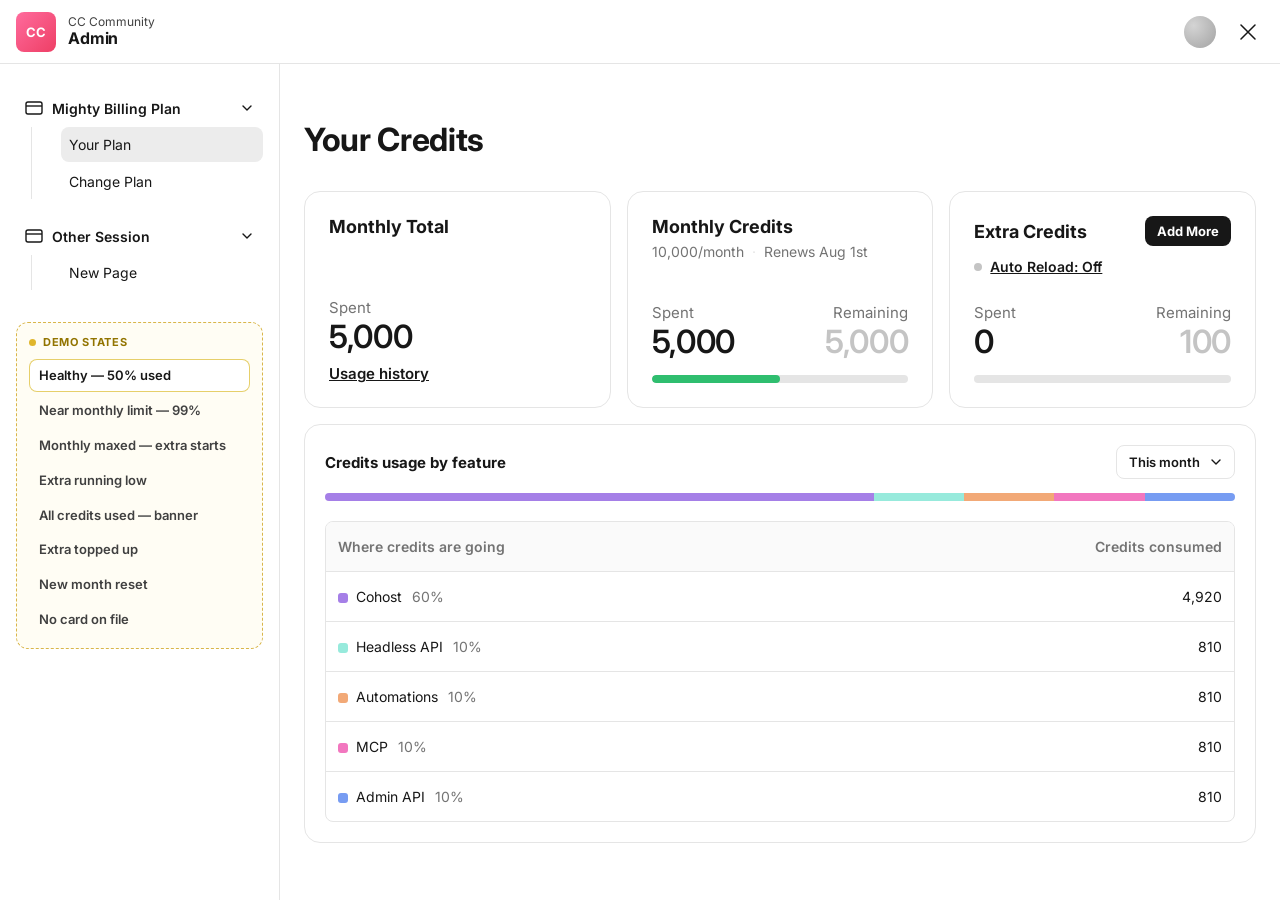
==== commit dfb09b30: "V5: no-card purchase flow + redesigned usage history modal - Add 'No card on file' demo state and in" ====
--- a/v5.html
+++ b/v5.html
@@ -322,6 +322,8 @@
   width: 20px; height: 20px; border-radius: 5px; background: #00c46a; color: #fff;
   display: inline-flex; align-items: center; justify-content: center; font-size: 13px; font-weight: 700;
 }
+.stripe-badge.plain { background: transparent; color: var(--color-text-primary); padding: 0; }
+.stripe-badge.plain .stripe-icon { display: none; }
 .pm-edit { border: none; background: transparent; color: var(--color-text-secondary); cursor: pointer; display: flex; padding: 4px; border-radius: 6px; }
 .pm-edit:hover { background: var(--color-fill-secondary); }
 
@@ -362,26 +364,18 @@
 .hist-head { padding: 32px 32px 0; }
 .hist-head .modal-title { margin-bottom: 16px; }
 .hist-head .modal-sub { margin-bottom: 20px; }
-.hist-filters { display: flex; gap: 12px; padding-bottom: 24px; }
-.hist-filters .dropdown-btn { font-size: 15px; padding: 10px 14px; }
+.hist-bar { display: flex; height: 10px; border-radius: 999px; overflow: hidden; margin-bottom: 24px; }
+.hist-seg { height: 100%; }
 
 .hist-list { flex: 1; overflow-y: auto; padding: 0 32px; }
-.hist-group { font-size: 15px; font-weight: 600; color: var(--color-text-tertiary); margin: 20px 0 4px; }
-.hist-group:first-child { margin-top: 0; }
-.hist-item { display: flex; align-items: center; gap: 16px; padding: 14px 0; }
-.hist-icon {
-  width: 40px; height: 40px; border-radius: 50%; flex-shrink: 0;
-  display: flex; align-items: center; justify-content: center;
-  background: #f0f0f0; color: var(--color-text-secondary);
-}
-.hist-icon--orb { background: radial-gradient(circle at 34% 28%, #9ff4de 0%, #1fc4a2 45%, #0f9c81 100%); }
-.hist-icon--pay { background: #e3f8ee; color: #0a7d4d; }
-.hist-body { flex: 1; min-width: 0; }
-.hist-title { font-size: 17px; font-weight: 700; line-height: 1.3; }
-.hist-time { font-size: 15px; color: var(--color-text-tertiary); margin-top: 2px; }
-.hist-amount { font-size: 18px; font-weight: 700; white-space: nowrap; }
-.hist-amount.neg { color: #c0322b; }
-.hist-amount.pos { color: #067647; }
+.hist-day { font-size: 16px; font-weight: 600; color: var(--color-text-secondary); margin: 24px 0 0; }
+.hist-day:first-child { margin-top: 4px; }
+.hist-row { display: flex; align-items: center; gap: 12px; padding: 16px 2px; border-bottom: 1px solid var(--color-border); }
+.hist-day + .hist-row { border-top: 1px solid var(--color-border); }
+.hist-sq { width: 14px; height: 14px; border-radius: 4px; flex-shrink: 0; }
+.hist-name { font-size: 16px; font-weight: 600; color: var(--color-text-primary); }
+.hist-pct { font-size: 15px; color: var(--color-text-tertiary); }
+.hist-num { margin-left: auto; font-size: 16px; font-weight: 600; color: var(--color-text-primary); white-space: nowrap; }
 
 .hist-footer {
   display: flex; align-items: center; justify-content: space-between;
@@ -435,6 +429,23 @@
 .demo-item.active { background: #fff; color: var(--color-text-primary); box-shadow: inset 0 0 0 1px #e6cf6a; }
 
 @media (max-width: 860px) { .stat-cards { flex-direction: column; } }
+
+/* No-card: add-payment CTA */
+.payment-method[hidden] { display: none; }
+.pm-add { width: 100%; display: flex; align-items: center; justify-content: center; gap: 8px; border: 1.5px dashed var(--color-border); background: transparent; border-radius: 12px; padding: 16px; margin-bottom: 16px; font-size: 15px; font-weight: 700; color: var(--color-text-primary); cursor: pointer; }
+.pm-add:hover { border-color: var(--color-border-active); color: var(--color-border-active); }
+.pm-add[hidden] { display: none; }
+.pm-add-plus { font-size: 18px; line-height: 1; }
+
+/* In-modal card entry form */
+.modal-cardform { display: none; }
+.modal.carding .modal-body { display: none; }
+.modal.carding .modal-processing { display: none; }
+.modal.carding .modal-cardform { display: block; }
+.cf-back { display: inline-flex; align-items: center; gap: 4px; border: none; background: transparent; cursor: pointer; font-size: 14px; font-weight: 600; color: var(--color-text-secondary); padding: 0; margin-bottom: 16px; }
+.cf-back:hover { color: var(--color-text-primary); }
+.modal-cardform .modal-title { margin-bottom: 8px; }
+.cf-fields { display: flex; flex-direction: column; gap: 16px; margin: 20px 0 24px; }
 
 .modal-processing { display: none; flex-direction: column; align-items: center; justify-content: center; gap: 24px; padding: 72px 24px; min-height: 380px; }
 .modal.processing .modal-body { display: none; }
@@ -510,6 +521,7 @@
             <button class="demo-item" data-state="allUsed">All credits used — banner</button>
             <button class="demo-item" data-state="toppedUp">Extra topped up</button>
             <button class="demo-item" data-state="newMonth">New month reset</button>
+            <button class="demo-item" data-state="noCard">No card on file</button>
           </div>
         </div>
       </aside>
@@ -753,15 +765,18 @@
         <div class="msum-row msum-total"><span>Total due</span><span id="mTotal">$10.00</span></div>
       </div>
 
-      <div class="payment-method">
+      <div class="payment-method" id="pmHasCard">
         <span class="pm-label">Payment method</span>
         <span class="pm-right">
-          <span class="stripe-badge"><span class="stripe-icon">›</span> Link by Stripe</span>
-          <button class="pm-edit" aria-label="Edit payment method">
+          <span class="stripe-badge" id="pmBadge"><span class="stripe-icon">›</span> <span id="pmCardText">Link by Stripe</span></span>
+          <button class="pm-edit" id="pmEdit" aria-label="Edit payment method">
             <svg width="18" height="18" viewBox="0 0 20 20" fill="none"><path d="M13.5 3.5L16.5 6.5L7 16H4V13L13.5 3.5Z" stroke="currentColor" stroke-width="1.4" stroke-linejoin="round"/></svg>
           </button>
         </span>
       </div>
+      <button class="pm-add" id="pmAdd" hidden>
+        <span class="pm-add-plus">+</span> Add a payment method
+      </button>
 
       <button class="modal-buy" id="modalBuy">Buy 1000 credits</button>
       </div>
@@ -769,6 +784,27 @@
       <div class="modal-processing">
         <div class="spinner" aria-hidden="true"></div>
         <p class="processing-text">Processing Payment</p>
+      </div>
+
+      <div class="modal-cardform">
+        <button class="cf-back" id="cfBack">
+          <svg width="18" height="18" viewBox="0 0 20 20" fill="none"><path d="M12 4L6 10L12 16" stroke="currentColor" stroke-width="1.6" stroke-linecap="round" stroke-linejoin="round"/></svg>
+          Back
+        </button>
+        <h2 class="modal-title">Add payment method</h2>
+        <p class="modal-sub">Enter your card details to continue with your purchase.</p>
+        <div class="cf-fields">
+          <div class="field"><label>Card Number</label><input type="text" id="cfNumber" inputmode="numeric" placeholder="1234 1234 1234 1234"></div>
+          <div class="field-row">
+            <div class="field"><label>Expiration Date</label><input type="text" id="cfExp" placeholder="03/29"></div>
+            <div class="field"><label>Security Code</label><input type="text" id="cfCvc" placeholder="123"></div>
+          </div>
+          <div class="field-row">
+            <div class="field"><label>Country</label><select id="cfCountry"><option>United States</option><option>Canada</option><option>United Kingdom</option></select></div>
+            <div class="field"><label>Zip Code</label><input type="text" id="cfZip" placeholder="12345"></div>
+          </div>
+        </div>
+        <button class="modal-buy" id="cfSave">Save card</button>
       </div>
     </div>
   </div>
@@ -808,50 +844,30 @@
         <svg width="18" height="18" viewBox="0 0 16 16" fill="none"><path d="M1 1L15 15M15 1L1 15" stroke="currentColor" stroke-width="1.5" stroke-linecap="round"/></svg>
       </button>
       <div class="hist-head">
-        <h2 class="modal-title">Credit usage history</h2>
+        <h2 class="modal-title">Monthly credit usage history</h2>
         <p class="modal-sub">Lorem ipsum odor amet, consectetuer adipiscing elit. Volutpat egestas ac quisque risus ad primis elit per.</p>
-        <div class="hist-filters">
-          <button class="dropdown-btn">All features <svg width="16" height="16" viewBox="0 0 16 16" fill="none"><path d="M4 6L8 10L12 6" stroke="currentColor" stroke-width="1.4" stroke-linecap="round" stroke-linejoin="round"/></svg></button>
-          <button class="dropdown-btn">This month <svg width="16" height="16" viewBox="0 0 16 16" fill="none"><path d="M4 6L8 10L12 6" stroke="currentColor" stroke-width="1.4" stroke-linecap="round" stroke-linejoin="round"/></svg></button>
+        <div class="hist-bar">
+          <span class="hist-seg" style="flex: 40 0 0; background: var(--seg-cohost)"></span>
+          <span class="hist-seg" style="flex: 18 0 0; background: var(--seg-headless)"></span>
+          <span class="hist-seg" style="flex: 30 0 0; background: var(--seg-automations)"></span>
+          <span class="hist-seg" style="flex: 7 0 0; background: var(--seg-mcp)"></span>
+          <span class="hist-seg" style="flex: 5 0 0; background: var(--seg-adminapi)"></span>
         </div>
       </div>
 
       <div class="hist-list">
-        <div class="hist-group">Today</div>
-        <div class="hist-item">
-          <span class="hist-icon hist-icon--orb"></span>
-          <div class="hist-body"><div class="hist-title">Cohost — drafted 3 posts</div><div class="hist-time">2:14 PM</div></div>
-          <div class="hist-amount neg">-120</div>
-        </div>
-        <div class="hist-item">
-          <span class="hist-icon"><svg width="20" height="20" viewBox="0 0 20 20" fill="none"><path d="M4 6l3 3-3 3" stroke="currentColor" stroke-width="1.5" stroke-linecap="round" stroke-linejoin="round"/><path d="M10 14h5" stroke="currentColor" stroke-width="1.5" stroke-linecap="round"/></svg></span>
-          <div class="hist-body"><div class="hist-title">REST API — 240 calls</div><div class="hist-time">11:02 AM</div></div>
-          <div class="hist-amount neg">-48</div>
-        </div>
-
-        <div class="hist-group">Yesterday</div>
-        <div class="hist-item">
-          <span class="hist-icon hist-icon--pay"><svg width="20" height="20" viewBox="0 0 20 20" fill="none"><rect x="2.5" y="5" width="15" height="10" rx="2" stroke="currentColor" stroke-width="1.5"/><path d="M2.5 8.5h15" stroke="currentColor" stroke-width="1.5"/></svg></span>
-          <div class="hist-body"><div class="hist-title">Purchased 5,000 credits</div><div class="hist-time">9:40 AM · Visa ending 4242</div></div>
-          <div class="hist-amount pos">+5,000</div>
-        </div>
-        <div class="hist-item">
-          <span class="hist-icon"><svg width="20" height="20" viewBox="0 0 20 20" fill="none"><path d="M7 3.5l1 2.5 2.5 1L8 8l-1 2.5L6 8 3.5 7 6 6z" stroke="currentColor" stroke-width="1.3" stroke-linejoin="round"/><path d="M13.5 9.5l.7 1.8 1.8.7-1.8.7-.7 1.8-.7-1.8-1.8-.7 1.8-.7z" stroke="currentColor" stroke-width="1.3" stroke-linejoin="round"/></svg></span>
-          <div class="hist-body"><div class="hist-title">People Magic — generated landing page</div><div class="hist-time">4:55 PM</div></div>
-          <div class="hist-amount neg">-310</div>
-        </div>
-        <div class="hist-item">
-          <span class="hist-icon hist-icon--orb"></span>
-          <div class="hist-body"><div class="hist-title">Cohost — answered 12 member questions</div><div class="hist-time">1:18 PM</div></div>
-          <div class="hist-amount neg">-96</div>
-        </div>
-
-        <div class="hist-group">Jun 27</div>
-        <div class="hist-item">
-          <span class="hist-icon"><svg width="20" height="20" viewBox="0 0 20 20" fill="none"><rect x="6" y="6" width="8" height="8" rx="1.5" stroke="currentColor" stroke-width="1.5"/><path d="M8.5 3.5v2M11.5 3.5v2M8.5 14.5v2M11.5 14.5v2M3.5 8.5h2M3.5 11.5h2M14.5 8.5h2M14.5 11.5h2" stroke="currentColor" stroke-width="1.5" stroke-linecap="round"/></svg></span>
-          <div class="hist-body"><div class="hist-title">MCP — 18 tool calls via Claude.ai</div><div class="hist-time">3:30 PM</div></div>
-          <div class="hist-amount neg">-54</div>
-        </div>
+        <div class="hist-day">Today</div>
+        <div class="hist-row"><span class="hist-sq" style="background: var(--seg-cohost)"></span><span class="hist-name">Cohost</span><span class="hist-pct">25%</span><span class="hist-num">4,920</span></div>
+        <div class="hist-row"><span class="hist-sq" style="background: var(--seg-headless)"></span><span class="hist-name">Headless API</span><span class="hist-pct">25%</span><span class="hist-num">810</span></div>
+        <div class="hist-row"><span class="hist-sq" style="background: var(--seg-automations)"></span><span class="hist-name">Automations</span><span class="hist-pct">25%</span><span class="hist-num">810</span></div>
+
+        <div class="hist-day">Yesterday</div>
+        <div class="hist-row"><span class="hist-sq" style="background: var(--seg-automations)"></span><span class="hist-name">Automations</span><span class="hist-pct">25%</span><span class="hist-num">810</span></div>
+        <div class="hist-row"><span class="hist-sq" style="background: var(--seg-mcp)"></span><span class="hist-name">MCP</span><span class="hist-pct">25%</span><span class="hist-num">810</span></div>
+
+        <div class="hist-day">Jul 22</div>
+        <div class="hist-row"><span class="hist-sq" style="background: var(--seg-adminapi)"></span><span class="hist-name">Admin API</span><span class="hist-pct">25%</span><span class="hist-num">810</span></div>
+        <div class="hist-row"><span class="hist-sq" style="background: var(--seg-mcp)"></span><span class="hist-name">MCP</span><span class="hist-pct">25%</span><span class="hist-num">810</span></div>
       </div>
 
       <div class="hist-footer">
@@ -1021,6 +1037,19 @@
       if (current.usageZero) renderUsageZero(); else renderUsage(currentPeriod);
     }
 
+    // --- Payment method on file ---
+    let hasCard = true;
+    let cardText = 'Link by Stripe';
+    function refreshPayment() {
+      const pmHasCard = el('pmHasCard');
+      const pmAdd = el('pmAdd');
+      if (!pmHasCard || !pmAdd) return;
+      pmHasCard.hidden = !hasCard;
+      pmAdd.hidden = hasCard;
+      el('pmCardText').textContent = cardText;
+      el('pmBadge').classList.toggle('plain', cardText !== 'Link by Stripe');
+    }
+
     // --- Predefined states for the stakeholder demo ---
     const STATES = {
       healthy:      { heading: 'Your Credits', monthlySpent: 5000, extraTotal: 100, extraSpent: 0, usageZero: false },
@@ -1030,6 +1059,7 @@
       allUsed:      { heading: 'Your Credits', monthlySpent: 10000, extraTotal: 100, extraSpent: 100, usageZero: false },
       toppedUp:     { heading: 'Your Credits', monthlySpent: 10000, extraTotal: 500, extraSpent: 100, usageZero: false },
       newMonth:     { heading: 'Your Credits (New month)', monthlySpent: 0, extraTotal: 400, extraSpent: 0, usageZero: true },
+      noCard:       { heading: 'Your Credits', monthlySpent: 5000, extraTotal: 0, extraSpent: 0, usageZero: false, hasCard: false },
     };
     function applyState(key) {
       const s = STATES[key];
@@ -1040,6 +1070,9 @@
       current.extraTotal = s.extraTotal;
       current.extraSpent = s.extraSpent;
       current.usageZero = s.usageZero;
+      hasCard = s.hasCard !== false;
+      cardText = 'Link by Stripe';
+      refreshPayment();
       render();
     }
     const demoItems = document.querySelectorAll('.demo-item');
@@ -1144,7 +1177,7 @@
       mUsageCredits.textContent = modalCredits > 0 ? formatCredits(modalCredits) : '—';
       mTotal.textContent = '$' + modalPrice.toFixed(2);
       modalBuy.textContent = `Buy ${formatCredits(Math.max(modalCredits, 0))} credits`;
-      modalBuy.disabled = modalCredits <= 0;
+      modalBuy.disabled = modalCredits <= 0 || !hasCard;
     }
 
     modalPills.forEach((pill) => pill.addEventListener('click', () => {
@@ -1177,6 +1210,8 @@
       otherWrap.hidden = true;
       otherInput.value = '';
       modalCredits = 1000; modalPrice = 10;
+      creditModal.querySelector('.modal').classList.remove('carding');
+      refreshPayment();
       refreshModal();
       creditModal.classList.add('open');
     }
@@ -1189,7 +1224,7 @@
 
     const modalEl = creditModal.querySelector('.modal');
     modalBuy.addEventListener('click', () => {
-      if (modalCredits <= 0) return;
+      if (modalCredits <= 0 || !hasCard) return;
       const credits = modalCredits;
       modalEl.classList.add('processing'); // in-modal spinner
       setTimeout(() => {
@@ -1197,6 +1232,20 @@
         closeModal();
         applyPurchase(credits);
       }, 1800);
+    });
+
+    // Card-entry step (no card on file, or editing the card)
+    el('pmAdd').addEventListener('click', () => modalEl.classList.add('carding'));
+    el('pmEdit').addEventListener('click', () => modalEl.classList.add('carding'));
+    el('cfBack').addEventListener('click', () => modalEl.classList.remove('carding'));
+    el('cfSave').addEventListener('click', () => {
+      const digits = (el('cfNumber').value.match(/\d/g) || []).join('');
+      const last4 = digits.length >= 4 ? digits.slice(-4) : '4242';
+      hasCard = true;
+      cardText = 'Visa ending ' + last4;
+      refreshPayment();
+      refreshModal();
+      modalEl.classList.remove('carding');
     });
 
     // --- Auto-reload ---
